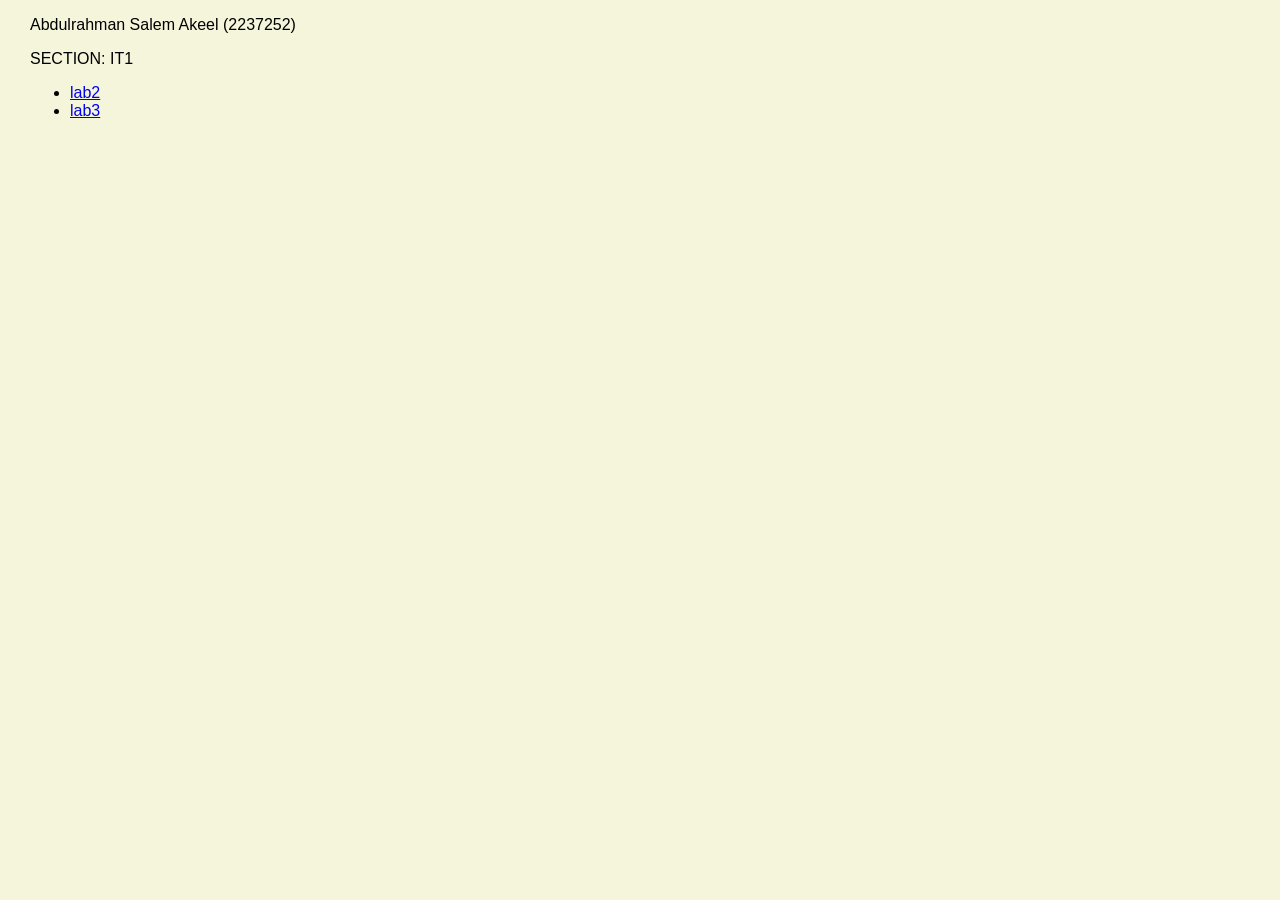
==== index.html @ 25812b76 "FEAT: Added lab3" ====
<!DOCTYPE html>
<html lang="en">
<head>
    <meta charset="UTF-8">
    <title>Title</title>
    <style>

        body {
            margin-left: 30px;
            font-family: sans-serif, Arial, Helvetica;
            background-color: beige;
        }

        hr {
            border-color: powderblue;
        }
    </style>
</head>
<body>
<p>Abdulrahman Salem Akeel (2237252)</p>
<span> SECTION: IT1 </span>
<ul>
    <li><a href="lab2/">lab2</a></li>
    <li><a href="lab3/">lab3</a></li>
</ul>
</body>
</html>
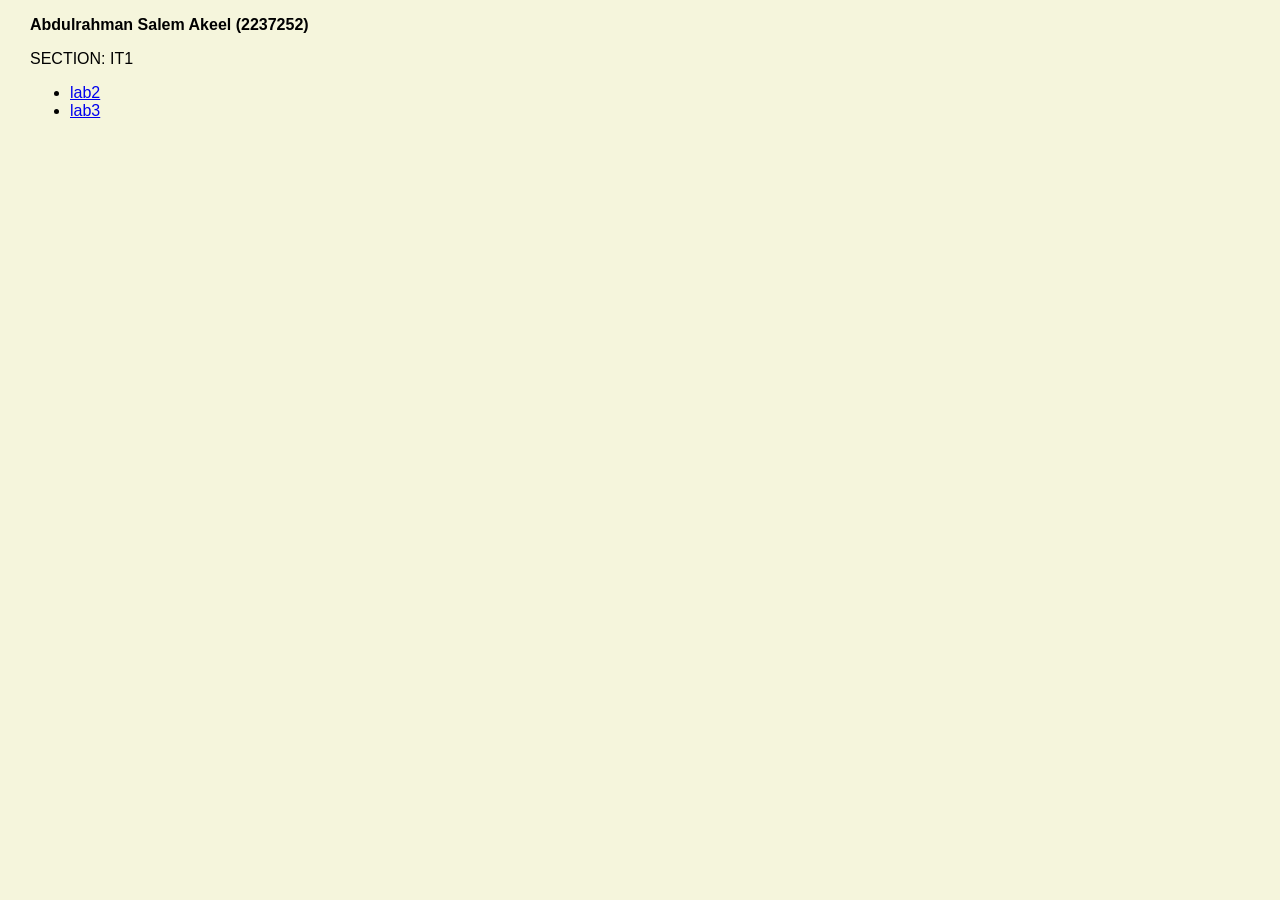
==== commit 33b74881: "FEAT: updated main page" ====
--- a/index.html
+++ b/index.html
@@ -14,10 +14,14 @@
         hr {
             border-color: powderblue;
         }
+
+        li:hover {
+            color: red;
+        }
     </style>
 </head>
 <body>
-<p>Abdulrahman Salem Akeel (2237252)</p>
+<p><strong> Abdulrahman Salem Akeel (2237252)</strong></p>
 <span> SECTION: IT1 </span>
 <ul>
     <li><a href="lab2/">lab2</a></li>
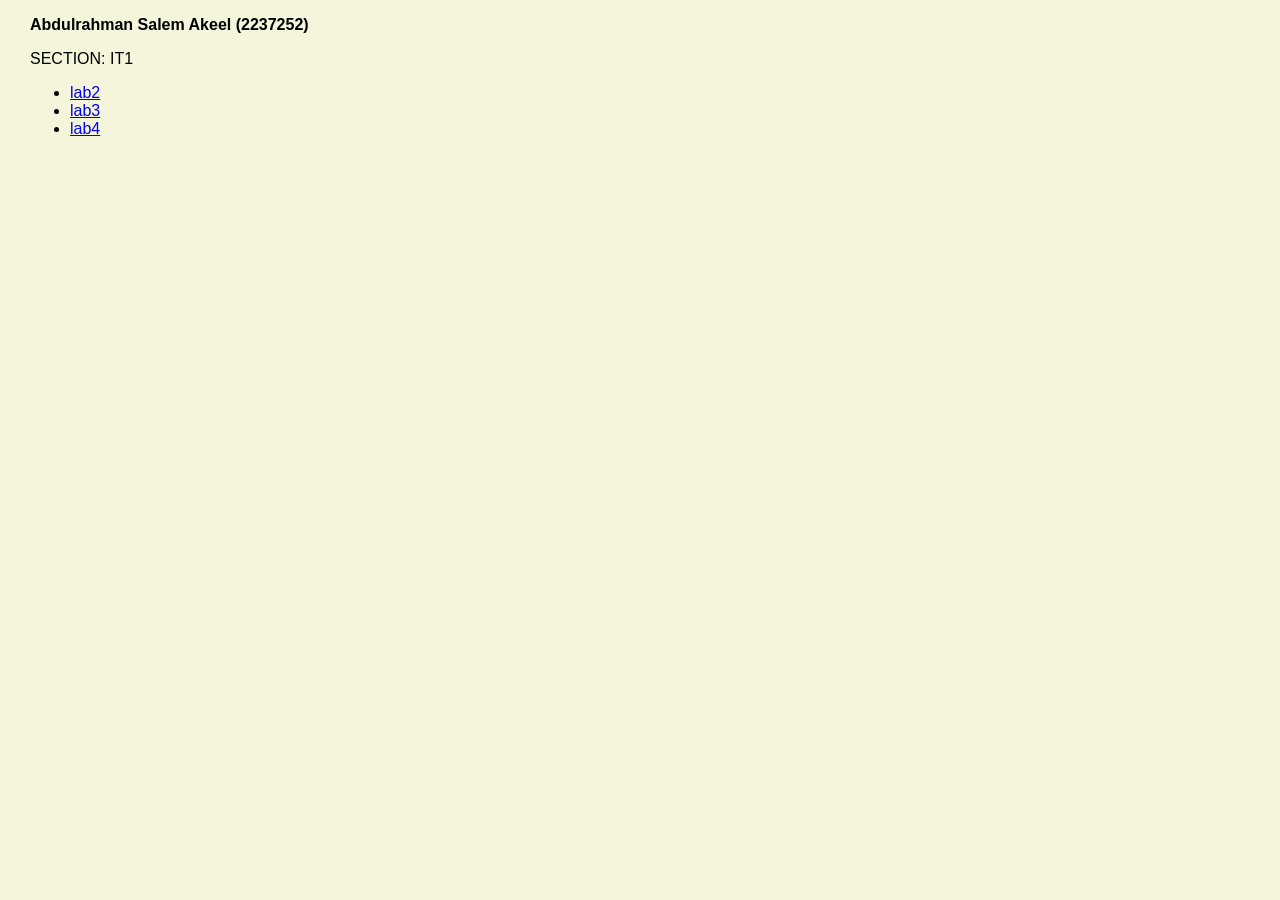
==== commit 8bac1eff: "FEAT: Added lab4" ====
--- a/index.html
+++ b/index.html
@@ -26,6 +26,7 @@
 <ul>
     <li><a href="lab2/">lab2</a></li>
     <li><a href="lab3/">lab3</a></li>
+    <li><a href="lab4/">lab4</a></li>
 </ul>
 </body>
 </html>
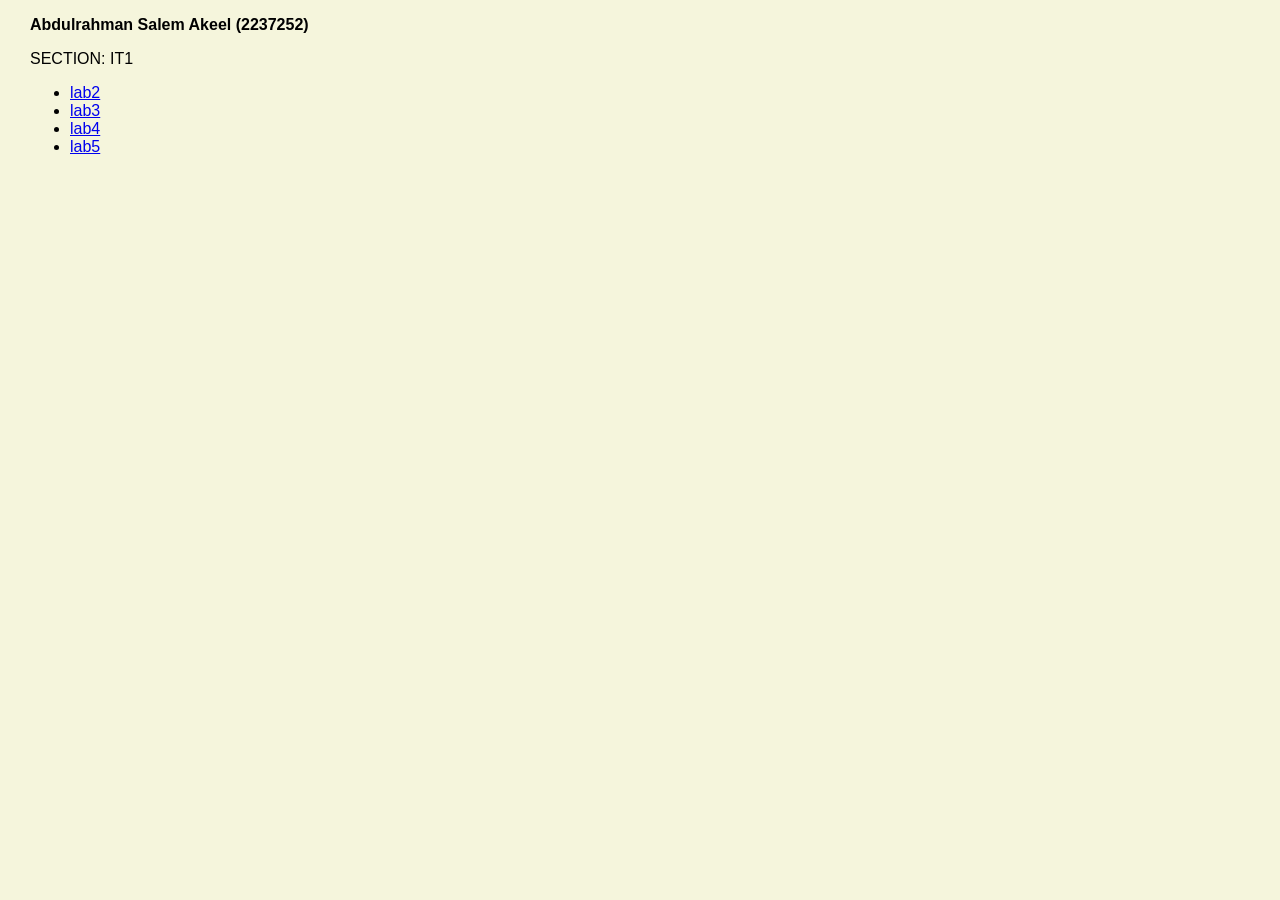
==== commit 6663b005: "chore: updated main page to include lab5" ====
--- a/index.html
+++ b/index.html
@@ -27,6 +27,7 @@
     <li><a href="lab2/">lab2</a></li>
     <li><a href="lab3/">lab3</a></li>
     <li><a href="lab4/">lab4</a></li>
+    <li><a href="lab5/">lab5</a></li>
 </ul>
 </body>
 </html>
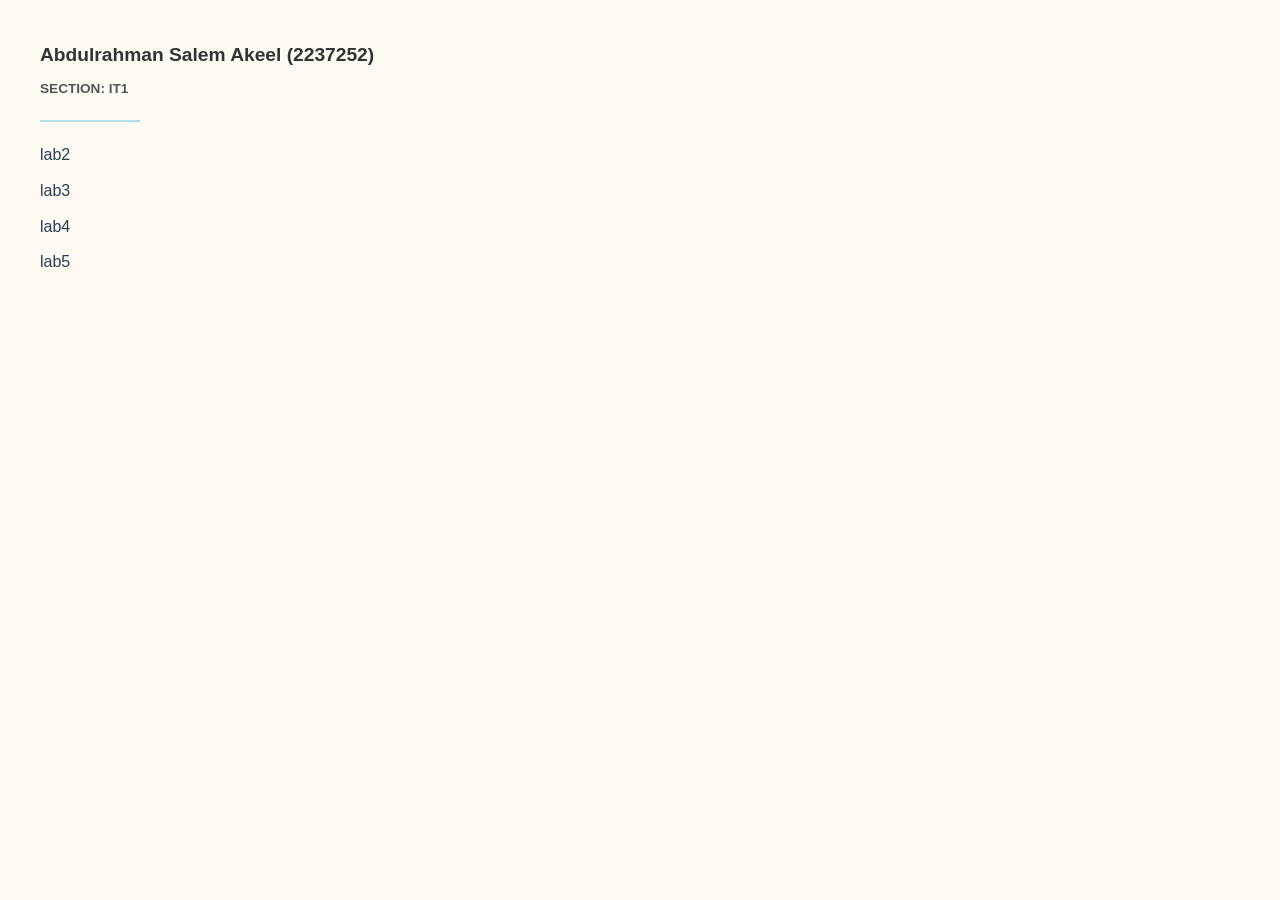
==== commit 969072d8: "chore: basic modern  css for main page" ====
--- a/index.html
+++ b/index.html
@@ -19,15 +19,22 @@
             color: red;
         }
     </style>
+
+    <link rel="stylesheet" href="index.css">
 </head>
-<body>
-<p><strong> Abdulrahman Salem Akeel (2237252)</strong></p>
-<span> SECTION: IT1 </span>
-<ul>
-    <li><a href="lab2/">lab2</a></li>
-    <li><a href="lab3/">lab3</a></li>
-    <li><a href="lab4/">lab4</a></li>
-    <li><a href="lab5/">lab5</a></li>
-</ul>
+<body class="portfolio">
+    <div class="portfolio__header">
+        <p class="portfolio__user"><strong>Abdulrahman Salem Akeel (2237252)</strong></p>
+        <span class="portfolio__section">SECTION: IT1</span>
+    </div>
+
+    <hr class="portfolio__divider">
+
+    <ul class="portfolio__list">
+        <li class="portfolio__item"><a href="lab2/" class="portfolio__link">lab2</a></li>
+        <li class="portfolio__item"><a href="lab3/" class="portfolio__link">lab3</a></li>
+        <li class="portfolio__item"><a href="lab4/" class="portfolio__link">lab4</a></li>
+        <li class="portfolio__item"><a href="lab5/" class="portfolio__link">lab5</a></li>
+    </ul>
 </body>
 </html>
--- a/index.css
+++ b/index.css
@@ -0,0 +1,47 @@
+.portfolio {
+    margin: 40px;
+    font-family: 'Segoe UI', Roboto, Helvetica, Arial, sans-serif;
+    background-color: #fcfaf2;
+    color: #333;
+    line-height: 1.6;
+}
+
+
+.portfolio__user {
+    font-size: 1.2rem;
+    margin-bottom: 4px;
+}
+
+.portfolio__section {
+    font-weight: bold;
+    color: #555;
+    text-transform: uppercase;
+    font-size: 0.85rem;
+}
+
+.portfolio__divider {
+    border: 0;
+    border-top: 2px solid powderblue;
+    margin: 20px 0;
+    width: 100px;
+}
+
+.portfolio__list {
+    list-style: none;
+    padding: 0;
+}
+
+.portfolio__item {
+    margin-bottom: 10px;
+}
+
+.portfolio__link {
+    text-decoration: none;
+    color: #2c3e50;
+    transition: color 0.3s ease;
+}
+
+.portfolio__link:hover {
+    color: #e74c3c;
+    text-decoration: underline;
+}
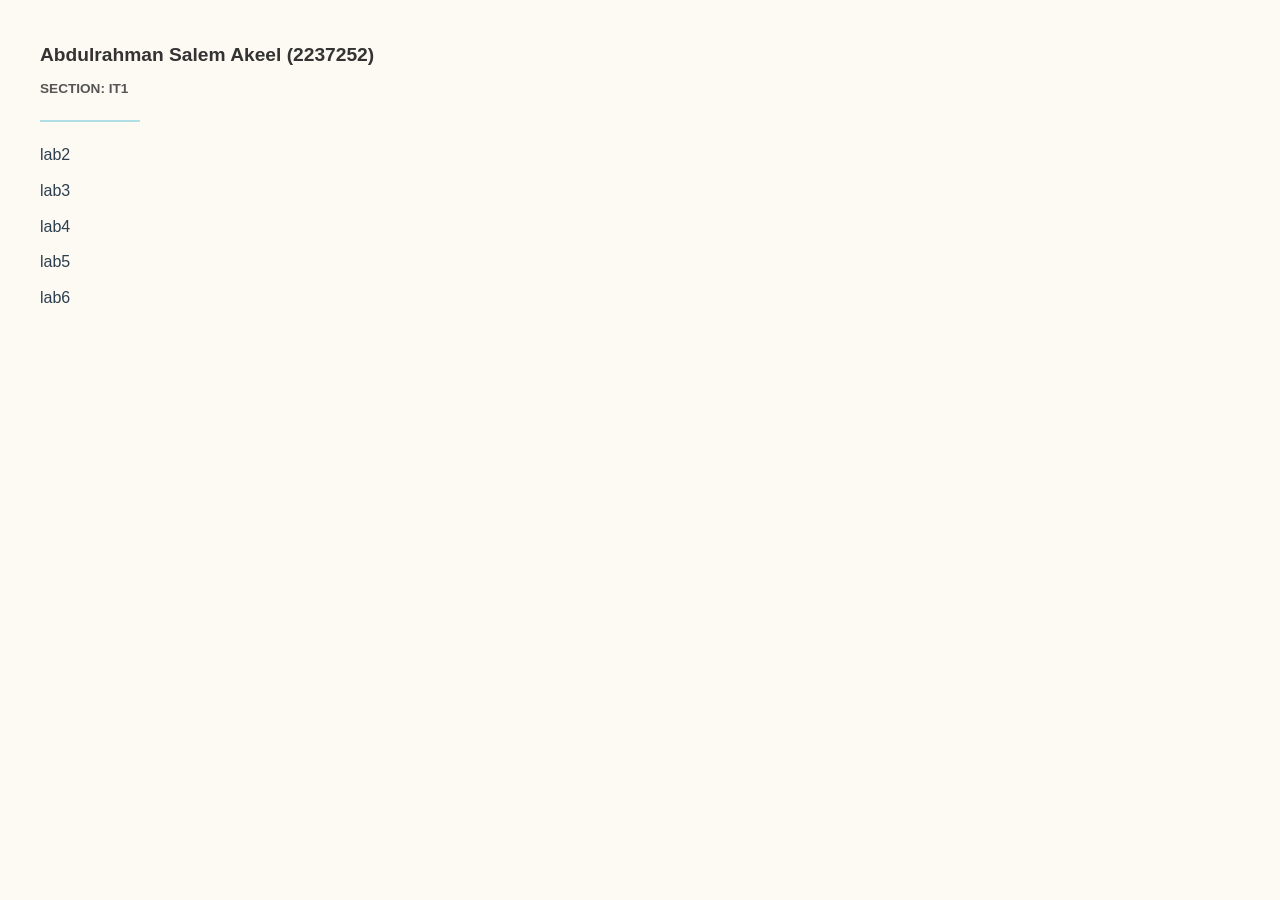
==== commit 7e2d0ef4: "FEAT: Added lab6" ====
--- a/index.html
+++ b/index.html
@@ -3,23 +3,6 @@
 <head>
     <meta charset="UTF-8">
     <title>Title</title>
-    <style>
-
-        body {
-            margin-left: 30px;
-            font-family: sans-serif, Arial, Helvetica;
-            background-color: beige;
-        }
-
-        hr {
-            border-color: powderblue;
-        }
-
-        li:hover {
-            color: red;
-        }
-    </style>
-
     <link rel="stylesheet" href="index.css">
 </head>
 <body class="portfolio">
@@ -35,6 +18,7 @@
         <li class="portfolio__item"><a href="lab3/" class="portfolio__link">lab3</a></li>
         <li class="portfolio__item"><a href="lab4/" class="portfolio__link">lab4</a></li>
         <li class="portfolio__item"><a href="lab5/" class="portfolio__link">lab5</a></li>
+        <li class="portfolio__item"><a href="lab6/" class="portfolio__link">lab6</a></li>
     </ul>
 </body>
 </html>
--- a/index.css
+++ b/index.css
@@ -1,11 +1,10 @@
-.portfolio {
+body {
+    font-family: Roboto, Helvetica, Arial, sans-serif;
     margin: 40px;
-    font-family: 'Segoe UI', Roboto, Helvetica, Arial, sans-serif;
     background-color: #fcfaf2;
     color: #333;
     line-height: 1.6;
 }
-
 
 .portfolio__user {
     font-size: 1.2rem;
@@ -45,3 +44,37 @@
     color: #e74c3c;
     text-decoration: underline;
 }
+
+.button {
+    display: inline-block;
+    padding: 10px 18px;
+    font-size: 0.95rem;
+    color: #2c3e50;
+    background-color: #ffffff;
+    border: 1px solid #dcdcdc;
+    border-radius: 6px;
+    cursor: pointer;
+    transition: all 0.25s ease;
+}
+
+.button:hover {
+    background-color: #f5f7fa;
+    border-color: #cfd8dc;
+    color: #474c3c;
+}
+
+.button:active {
+    transform: scale(0.98);
+}
+
+.button--primary {
+    font-weight: bold;
+    border: 1px solid #dcdcdc;
+    padding: 15px 23px;
+    color: #2c3e50;
+}
+
+.button--primary:hover {
+    background-color: #b0e0e6;
+    border-color: #b0e0e6;
+}
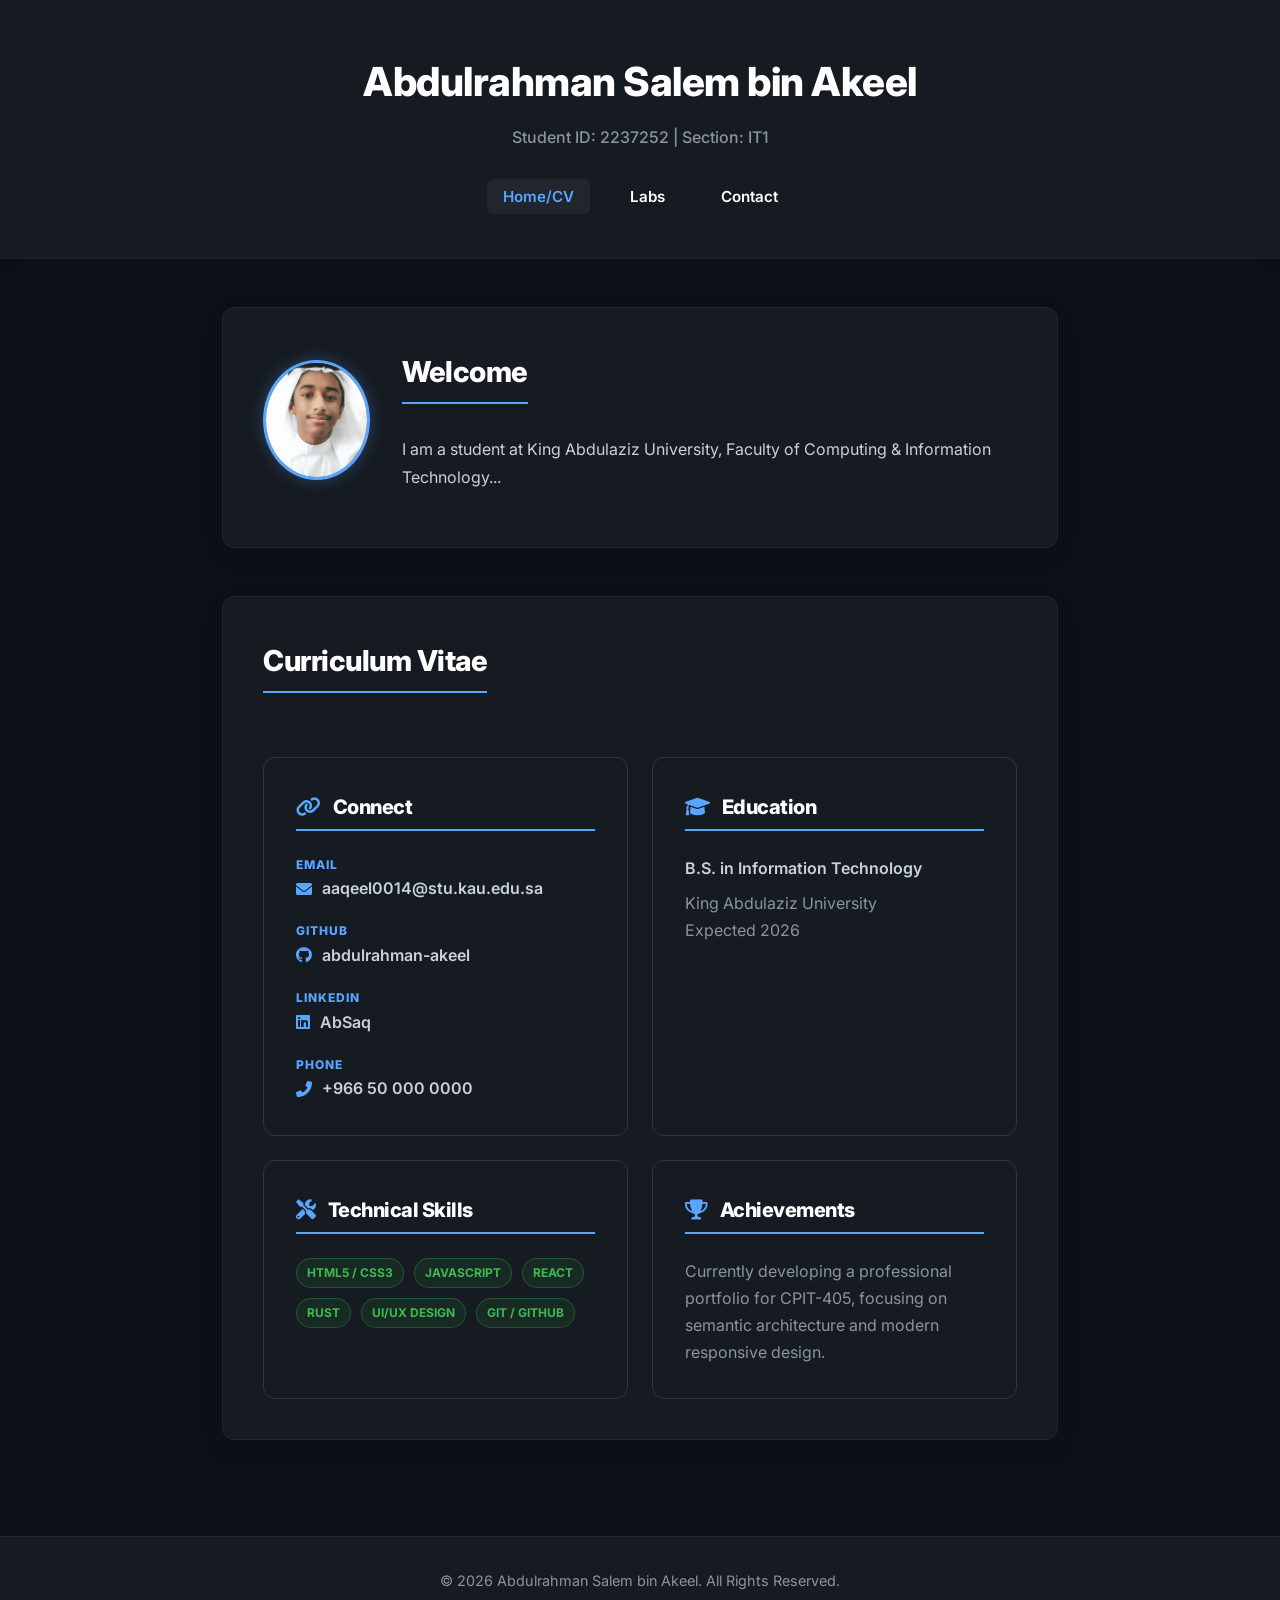
==== commit 32252a1b: "FEAT: Phase 1." ====
--- a/index.html
+++ b/index.html
@@ -2,23 +2,97 @@
 <html lang="en">
 <head>
     <meta charset="UTF-8">
-    <title>Title</title>
-    <link rel="stylesheet" href="index.css">
+    <meta name="viewport" content="width=device-width, initial-scale=1.0">
+    <title>Abdulrahman Salem | Portfolio</title>
+    <link href="https://fonts.googleapis.com/css2?family=Inter:wght@400;600;800&display=swap" rel="stylesheet">
+    <link rel="stylesheet" href="https://cdnjs.cloudflare.com/ajax/libs/font-awesome/6.0.0-beta3/css/all.min.css">
+    <link rel="stylesheet" href="style.css">
 </head>
-<body class="portfolio">
-    <div class="portfolio__header">
-        <p class="portfolio__user"><strong>Abdulrahman Salem Akeel (2237252)</strong></p>
-        <span class="portfolio__section">SECTION: IT1</span>
-    </div>
+<body>
+<header>
+    <h1>Abdulrahman Salem bin Akeel</h1>
+    <p>Student ID: 2237252 | Section: IT1</p>
+    <nav>
+        <ul>
+            <li><a href="index.html" class="active">Home/CV</a></li>
+            <li><a href="labs.html">Labs</a></li>
+            <li><a href="contact.html">Contact</a></li>
+        </ul>
+    </nav>
+</header>
 
-    <hr class="portfolio__divider">
+<main>
+    <section id="about-card">
+        <div class="profile-header">
+            <img src="media/potray.jpg" alt="Abdulrahman Salem" class="profile-img">
+            <div class="profile-text">
+                <h2>Welcome</h2>
+                <p>I am a student at King Abdulaziz University, Faculty of Computing & Information Technology...</p>
+            </div>
+        </div>
+    </section>
 
-    <ul class="portfolio__list">
-        <li class="portfolio__item"><a href="lab2/" class="portfolio__link">lab2</a></li>
-        <li class="portfolio__item"><a href="lab3/" class="portfolio__link">lab3</a></li>
-        <li class="portfolio__item"><a href="lab4/" class="portfolio__link">lab4</a></li>
-        <li class="portfolio__item"><a href="lab5/" class="portfolio__link">lab5</a></li>
-        <li class="portfolio__item"><a href="lab6/" class="portfolio__link">lab6</a></li>
-    </ul>
+    <section id="cv">
+        <h2>Curriculum Vitae</h2>
+
+        <div class="modern-grid">
+            <article class="modern-card">
+                <h3><i class="fas fa-link"></i> Connect</h3>
+                <div class="contact-links-list">
+                    <div class="link-item">
+                        <span class="link-label">Email</span>
+                        <a href="mailto:your-email@stu.kau.edu.sa"><i class="fas fa-envelope"></i>
+                            aaqeel0014@stu.kau.edu.sa</a>
+                    </div>
+                    <div class="link-item">
+                        <span class="link-label">GitHub</span>
+                        <a href="https://www.linkedin.com/in/abdulrahman-akeel/" target="_blank"><i
+                                class="fab fa-github"></i> abdulrahman-akeel</a>
+                    </div>
+                    <div class="link-item">
+                        <span class="link-label">LinkedIn</span>
+                        <a href="https://github.com/AbSaq" target="_blank"><i class="fab fa-linkedin"></i> AbSaq</a>
+                    </div>
+                    <div class="link-item">
+                        <span class="link-label">Phone</span>
+                        <a href="tel:+966500000000"><i class="fas fa-phone-alt"></i> +966 50 000 0000</a>
+                    </div>
+                </div>
+            </article>
+
+            <article class="modern-card">
+                <h3><i class="fas fa-graduation-cap"></i> Education</h3>
+                <div class="edu-details">
+                    <h4>B.S. in Information Technology</h4>
+                    <p>King Abdulaziz University<br> Expected 2026</p>
+                </div>
+            </article>
+
+            <article class="modern-card">
+                <h3><i class="fas fa-tools"></i> Technical Skills</h3>
+                <div class="skill-tags">
+                    <span class="badge badge--done">HTML5 / CSS3</span>
+                    <span class="badge badge--done">JavaScript</span>
+                    <span class="badge badge--done">React</span>
+                    <span class="badge badge--done">Rust</span>
+                    <span class="badge badge--done">UI/UX Design</span>
+                    <span class="badge badge--done">Git / GitHub</span>
+                </div>
+            </article>
+
+            <article class="modern-card">
+                <h3><i class="fas fa-trophy"></i> Achievements</h3>
+                <div class="achievement-details">
+                    <p>Currently developing a professional portfolio for CPIT-405, focusing on semantic architecture and
+                        modern responsive design.</p>
+                </div>
+            </article>
+        </div>
+    </section>
+</main>
+
+<footer>
+    <p>&copy; 2026 Abdulrahman Salem bin Akeel. All Rights Reserved.</p>
+</footer>
 </body>
 </html>
--- a/style.css
+++ b/style.css
@@ -0,0 +1,501 @@
+
+:root {
+    --bg-color: #0d1117;
+    --card-bg: #161b22;
+    --text-main: #c9d1d9;
+    --text-muted: #8b949e;
+    --accent: #58a6ff;
+    --hover-accent: #1f6feb;
+    --border: #30363d;
+    --font-family: 'Inter', -apple-system, BlinkMacSystemFont, 'Segoe UI', Roboto, sans-serif;
+}
+
+* {
+    box-sizing: border-box;
+    margin: 0;
+    padding: 0;
+}
+
+body {
+    font-family: var(--font-family);
+    background-color: var(--bg-color);
+    color: var(--text-main);
+    line-height: 1.7;
+    display: flex;
+    flex-direction: column;
+    min-height: 100vh;
+}
+
+a {
+    color: var(--accent);
+    text-decoration: none;
+    transition: color 0.3s ease;
+}
+
+a:hover {
+    color: var(--hover-accent);
+}
+
+h1, h2, h3 {
+    color: #ffffff;
+    font-weight: 800;
+    letter-spacing: -0.5px;
+    margin-bottom: 1rem;
+}
+
+ul {
+    list-style-position: inside;
+}
+
+hr {
+    border: 0;
+    border-top: 2px solid #21262d;
+    margin: 3rem 0;
+}
+
+
+header {
+    background-color: var(--card-bg);
+    padding: 3rem 1rem;
+    text-align: center;
+    border-bottom: 1px solid #21262d;
+    box-shadow: 0 4px 12px rgba(0, 0, 0, 0.15);
+}
+
+header h1 {
+    font-size: 2.5rem;
+    margin-bottom: 0.5rem;
+}
+
+header p {
+    color: var(--text-muted);
+    font-weight: 500;
+    font-size: 1rem;
+}
+
+nav {
+    margin-top: 2rem;
+}
+
+nav ul {
+    list-style: none;
+    display: flex;
+    justify-content: center;
+    gap: 1.5rem;
+}
+
+nav a {
+    color: #ffffff;
+    font-weight: 600;
+    font-size: 0.95rem;
+    padding: 8px 16px;
+    border-radius: 6px;
+    transition: background-color 0.3s ease;
+}
+
+nav a:hover, nav a.active {
+    background-color: #21262d;
+    color: var(--accent);
+}
+
+main {
+    flex: 1;
+    max-width: 900px;
+    margin: 3rem auto;
+    padding: 0 2rem;
+    width: 100%;
+}
+
+section {
+    margin-bottom: 3rem;
+    padding: 2.5rem;
+    background-color: var(--card-bg);
+    border: 1px solid #21262d;
+    border-radius: 12px;
+    box-shadow: 0 8px 24px rgba(0, 0, 0, 0.1);
+}
+
+section h2 {
+    font-size: 1.8rem;
+    border-bottom: 2px solid var(--accent);
+    display: inline-block;
+    padding-bottom: 5px;
+    margin-bottom: 2rem;
+}
+
+footer {
+    text-align: center;
+    padding: 2rem;
+    border-top: 1px solid #21262d;
+    color: var(--text-muted);
+    font-size: 0.9rem;
+    background-color: var(--card-bg);
+}
+
+.button, .button--primary {
+    display: inline-block;
+    padding: 12px 24px;
+    font-size: 0.95rem;
+    font-weight: 600;
+    border-radius: 6px;
+    transition: all 0.2s ease;
+    cursor: pointer;
+    font-family: var(--font-family);
+    border: none;
+}
+
+.button {
+    background-color: #21262d;
+    color: #ffffff;
+    border: 1px solid var(--border);
+}
+
+.button:hover {
+    background-color: var(--border);
+    border-color: #8b949e;
+    transform: translateY(-2px);
+}
+
+.button--primary {
+    background-color: #238636;
+    color: #ffffff;
+}
+
+.button--primary:hover {
+    background-color: #2ea043;
+    transform: translateY(-2px);
+}
+
+.labs-grid {
+    display: grid;
+    grid-template-columns: repeat(auto-fit, minmax(280px, 1fr));
+    gap: 1.5rem;
+    margin-top: 2rem;
+}
+
+.lab-card {
+    background: transparent;
+    border: 1px solid var(--border);
+    border-radius: 10px;
+    padding: 1.5rem;
+    transition: transform 0.3s ease, box-shadow 0.3s ease, border-color 0.3s ease;
+    text-align: left;
+}
+
+.lab-card:hover {
+    transform: translateY(-5px);
+    box-shadow: 0 12px 30px rgba(0, 0, 0, 0.3);
+    border-color: var(--accent);
+}
+
+.lab-card h3 {
+    margin-top: 0;
+    color: #ffffff;
+    font-size: 1.25rem;
+}
+
+.lab-card p {
+    color: var(--text-muted);
+    margin-bottom: 1.5rem;
+    font-size: 0.95rem;
+}
+
+.contact-container {
+    max-width: 700px;
+    margin: 0 auto;
+}
+
+.labs-table {
+    width: 100%;
+    border: 1px solid var(--border);
+    border-radius: 8px;
+    overflow: hidden;
+    background-color: var(--card-bg);
+}
+
+.labs-header-row {
+    display: grid;
+    grid-template-columns: 1fr 2fr 120px;
+    padding: 12px 20px;
+    background-color: #1c2128;
+    border-bottom: 1px solid var(--border);
+    color: var(--text-muted);
+    font-size: 0.85rem;
+    font-weight: 600;
+    text-transform: uppercase;
+    letter-spacing: 0.5px;
+}
+
+.lab-row {
+    display: grid;
+    grid-template-columns: 1fr 2fr 120px;
+    padding: 16px 20px;
+    border-bottom: 1px solid #21262d;
+    align-items: center;
+    transition: background-color 0.2s ease;
+}
+
+.lab-row:last-child {
+    border-bottom: none;
+}
+
+.lab-row:hover {
+    background-color: #1c2128;
+}
+
+.lab-row--muted {
+    opacity: 0.5;
+    cursor: not-allowed;
+}
+
+.lab-row--muted .lab-title span {
+    color: var(--text-muted);
+    font-weight: 600;
+}
+
+.lab-title a {
+    font-weight: 600;
+    font-size: 1rem;
+    color: var(--accent);
+}
+
+.lab-desc {
+    color: var(--text-muted);
+    font-size: 0.95rem;
+}
+
+.badge {
+    font-size: 0.75rem;
+    font-weight: 700;
+    padding: 4px 10px;
+    border-radius: 20px;
+    text-transform: uppercase;
+}
+
+.badge--done {
+    background-color: rgba(35, 134, 54, 0.15);
+    color: #3fb950;
+    border: 1px solid rgba(63, 185, 80, 0.3);
+}
+
+.badge--pending {
+    background-color: rgba(248, 81, 73, 0.1);
+    color: #f85149;
+    border: 1px solid rgba(248, 81, 73, 0.3);
+}
+
+.modern-grid {
+    display: grid;
+    grid-template-columns: repeat(auto-fit, minmax(300px, 1fr));
+    gap: 1.5rem;
+    margin-top: 2rem;
+}
+
+.modern-card {
+    background-color: var(--card-bg);
+    border: 1px solid var(--border);
+    border-radius: 12px;
+    padding: 2rem;
+    transition: transform 0.3s ease, box-shadow 0.3s ease, border-color 0.3s ease;
+    display: flex;
+    flex-direction: column;
+}
+
+.modern-card:hover {
+    transform: translateY(-5px);
+    box-shadow: 0 12px 30px rgba(0, 0, 0, 0.3);
+    border-color: var(--accent);
+}
+
+.modern-card h3 {
+    display: flex;
+    align-items: center;
+    font-size: 1.25rem;
+    color: #ffffff;
+    margin-bottom: 1.5rem;
+    padding-bottom: 5px;
+    border-bottom: 2px solid var(--accent);
+    letter-spacing: -0.5px;
+}
+
+.modern-card h3 i {
+    margin-right: 12px;
+    color: var(--accent);
+}
+
+.contact-links-list {
+    display: flex;
+    flex-direction: column;
+    gap: 1.2rem;
+}
+
+.link-item {
+    display: flex;
+    flex-direction: column;
+}
+
+.link-label {
+    font-size: 0.75rem;
+    text-transform: uppercase;
+    font-weight: 800;
+    color: var(--accent);
+    letter-spacing: 1px;
+}
+
+.link-item a {
+    display: flex;
+    align-items: center;
+    color: var(--text-main);
+    font-weight: 600;
+    transition: color 0.3s ease;
+}
+
+.link-item a i {
+    margin-right: 10px;
+    color: var(--accent);
+}
+
+.link-item a:hover {
+    color: var(--hover-accent);
+}
+
+.edu-details h4 {
+    margin-bottom: 0.5rem;
+    font-weight: 600;
+}
+
+.edu-details p {
+    color: var(--text-muted);
+}
+
+.skill-tags {
+    display: flex;
+    flex-wrap: wrap;
+    gap: 10px;
+}
+
+.achievement-details p {
+    color: var(--text-muted);
+}
+
+.profile-header {
+    display: flex;
+    align-items: center;
+    gap: 2rem;
+    margin-bottom: 1rem;
+}
+
+.profile-img {
+    width: 120px;
+    height: 120px;
+    border-radius: 50%;
+    object-fit: cover;
+    border: 3px solid var(--accent);
+    box-shadow: 0 0 15px rgba(88, 166, 255, 0.3);
+}
+
+.form-only-container {
+    max-width: 650px;
+    margin: 0 auto;
+}
+
+.contact-form {
+    display: flex;
+    flex-direction: column;
+    gap: 1.5rem;
+}
+
+.form-group {
+    display: flex;
+    flex-direction: column;
+    gap: 0.5rem;
+}
+
+.form-group label {
+    font-size: 0.85rem;
+    font-weight: 600;
+    color: var(--text-main);
+    text-transform: uppercase;
+    letter-spacing: 0.5px;
+}
+
+.modern-btn {
+    display: flex;
+    align-items: center;
+    justify-content: center;
+    gap: 10px;
+    padding: 16px;
+    font-size: 1rem;
+    cursor: pointer;
+    background-color: var(--accent);
+    color: #0d1117;
+    border: none;
+    border-radius: 8px;
+    font-weight: 800;
+    transition: transform 0.2s ease, background-color 0.2s ease;
+}
+
+.modern-btn:hover {
+    background-color: #79b8ff;
+    transform: translateY(-2px);
+}
+
+.modern-btn:active {
+    transform: scale(0.98);
+}
+
+.contact-form input,
+.contact-form textarea {
+    width: 100%;
+    padding: 14px;
+    background-color: var(--bg-color);
+    border: 1px solid var(--border);
+    border-radius: 8px;
+    color: #ffffff;
+    font-family: inherit;
+    font-size: 1rem;
+    transition: all 0.2s ease;
+}
+
+.contact-form input:focus,
+.contact-form textarea:focus {
+    outline: none;
+    border-color: var(--accent);
+    box-shadow: 0 0 0 4px rgba(88, 166, 255, 0.1);
+    background-color: #1c2128;
+}
+
+@media (max-width: 650px) {
+    header {
+        padding: 2rem 1rem;
+    }
+
+    nav ul {
+        gap: 0.75rem;
+    }
+
+    .profile-header {
+        flex-direction: column;
+        text-align: center;
+    }
+
+    .labs-header-row,
+    .status-col {
+        display: none;
+    }
+
+    .lab-row {
+        grid-template-columns: 1fr;
+        gap: 8px;
+        padding: 20px;
+    }
+
+    main {
+        padding: 0 1rem;
+        margin: 1.5rem auto;
+    }
+
+    section {
+        padding: 1.5rem;
+    }
+}
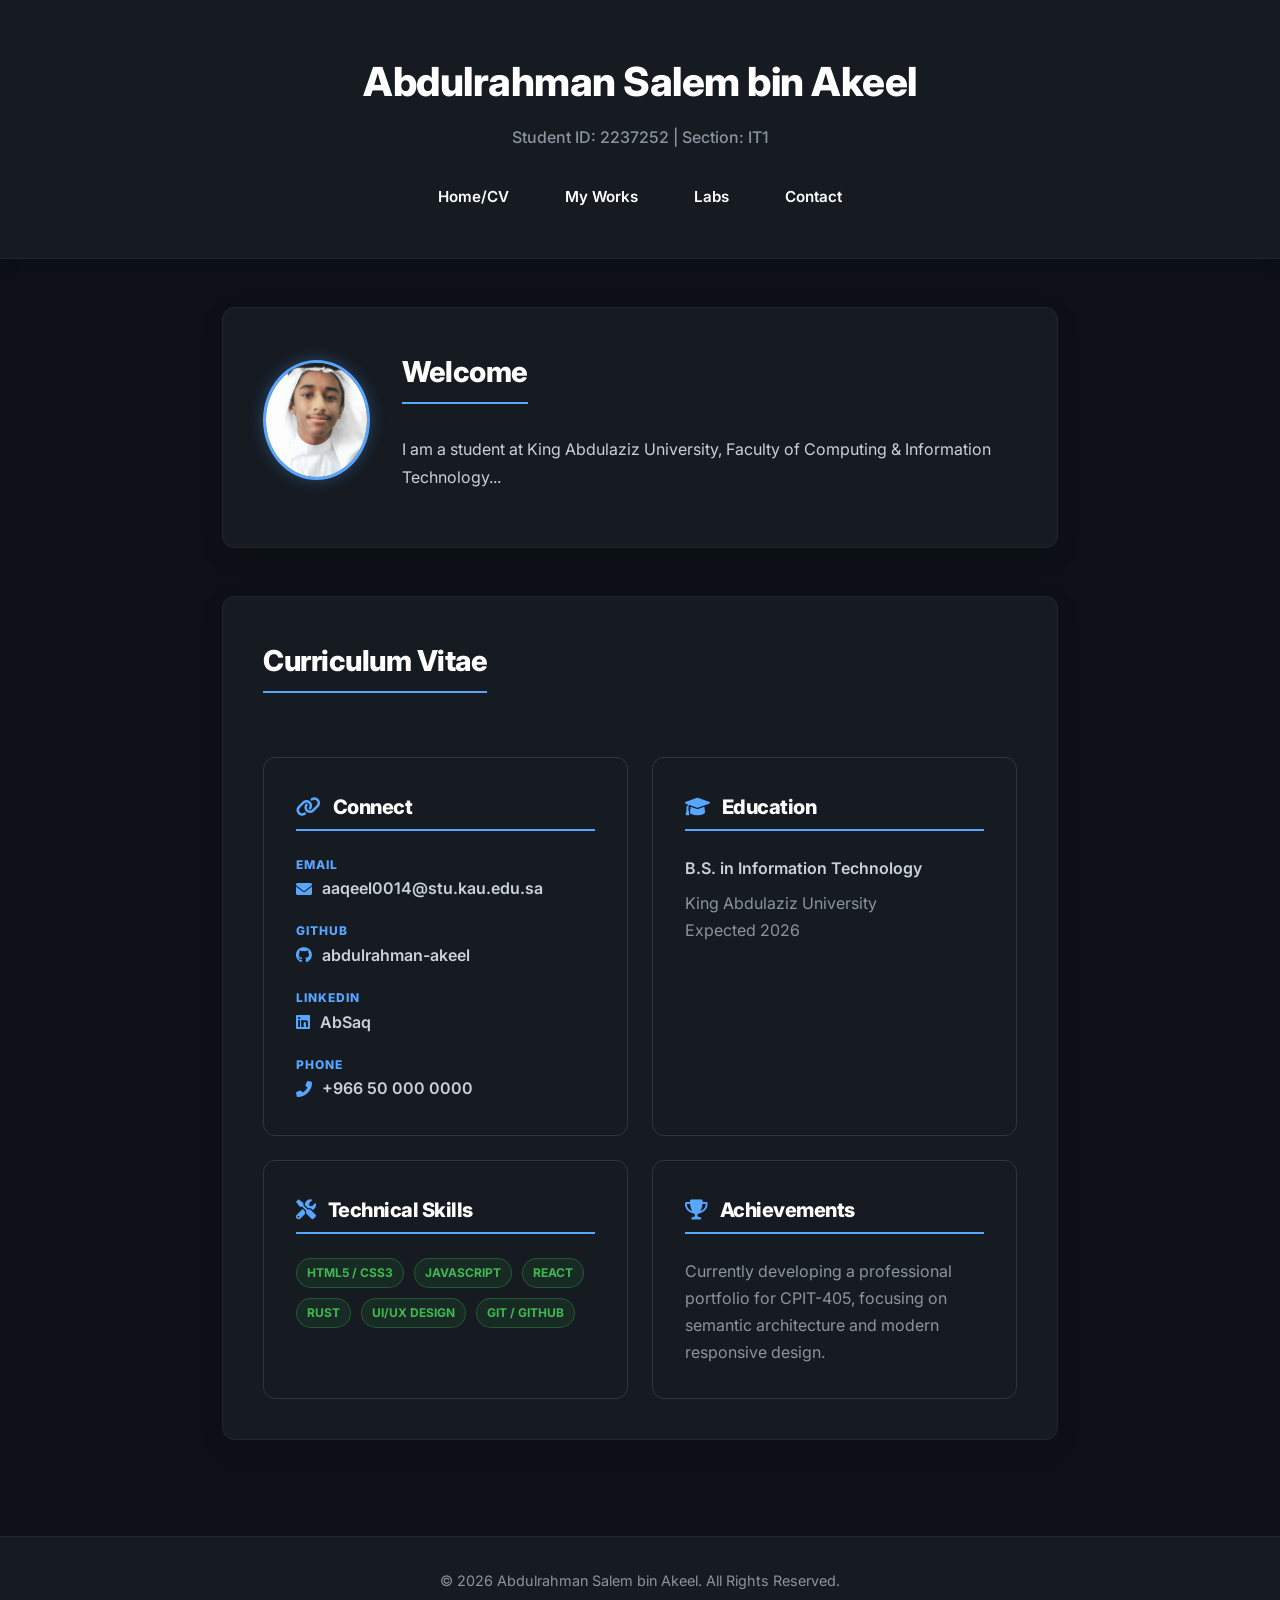
==== commit 685673d9: "FEAT: added My Works" ====
--- a/index.html
+++ b/index.html
@@ -14,7 +14,8 @@
     <p>Student ID: 2237252 | Section: IT1</p>
     <nav>
         <ul>
-            <li><a href="index.html" class="active">Home/CV</a></li>
+            <li><a href="index.html">Home/CV</a></li>
+            <li><a href="myworks.html">My Works</a></li>
             <li><a href="labs.html">Labs</a></li>
             <li><a href="contact.html">Contact</a></li>
         </ul>
